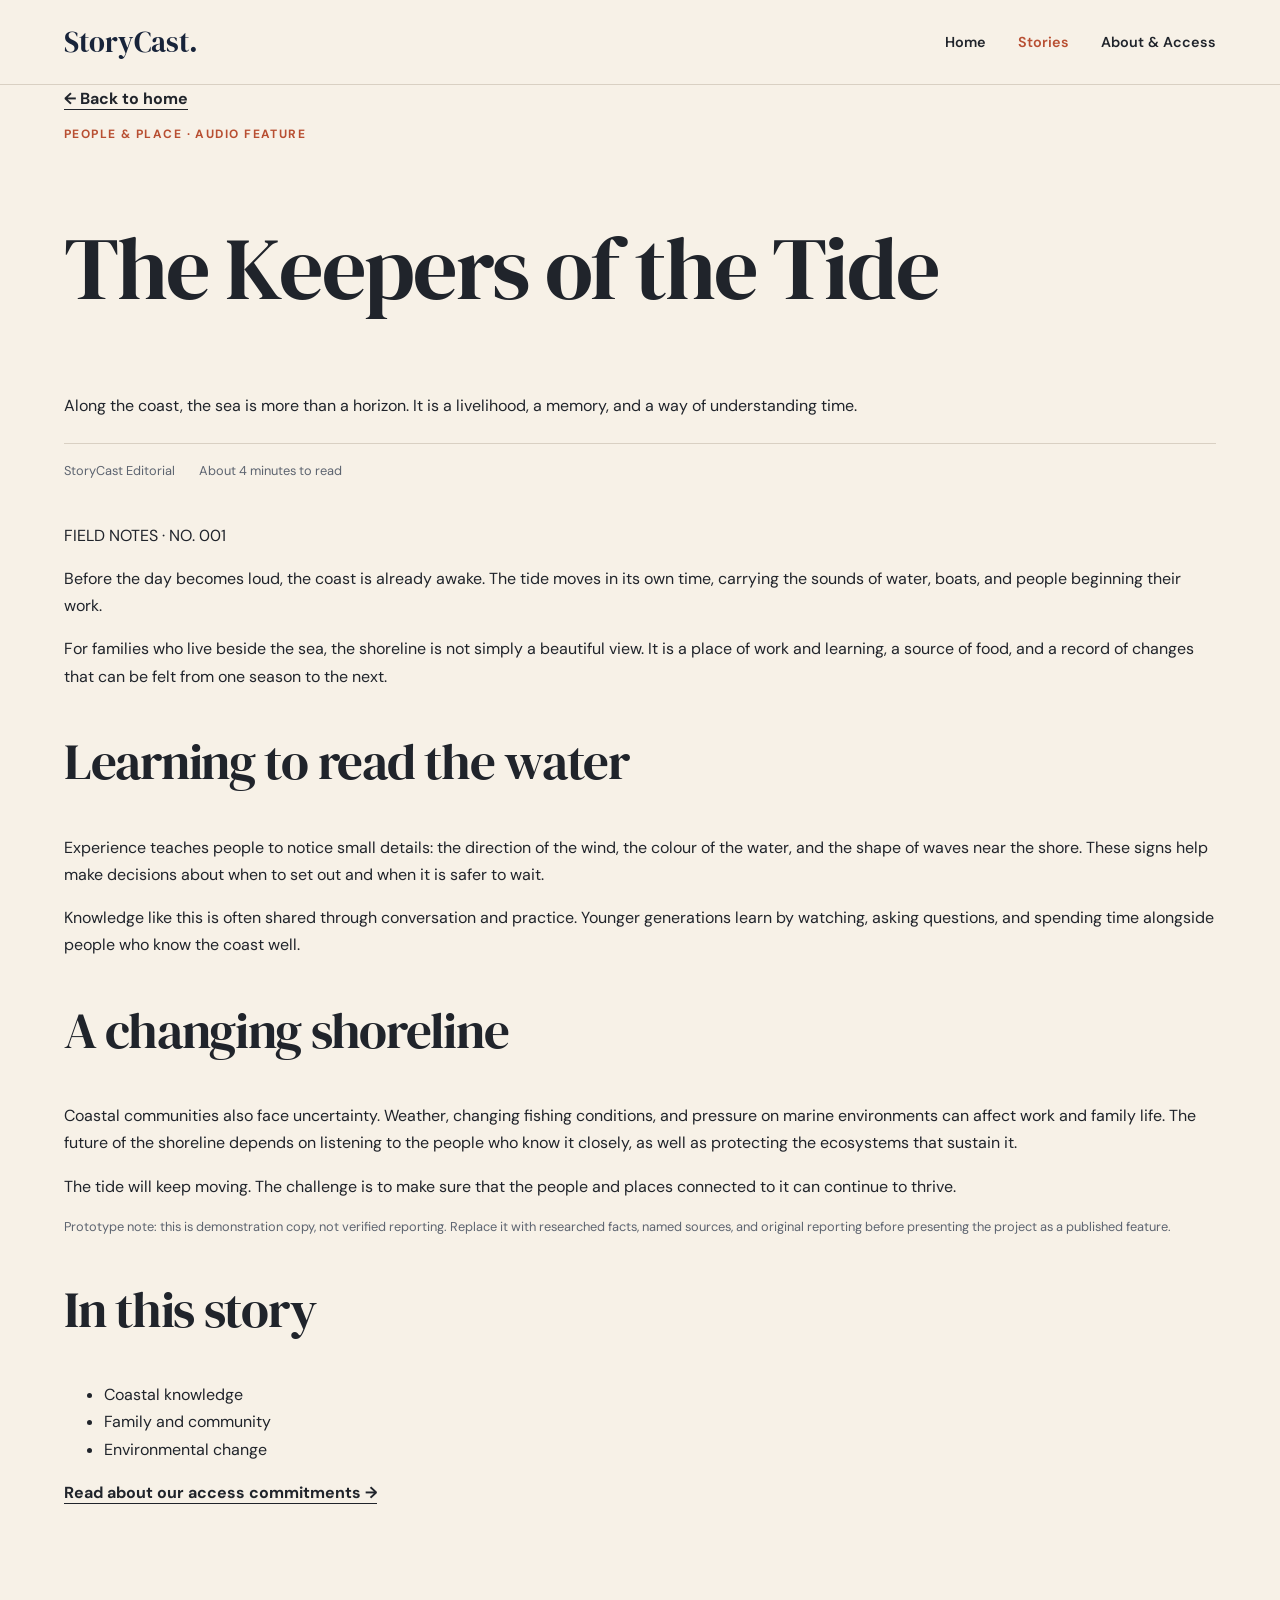
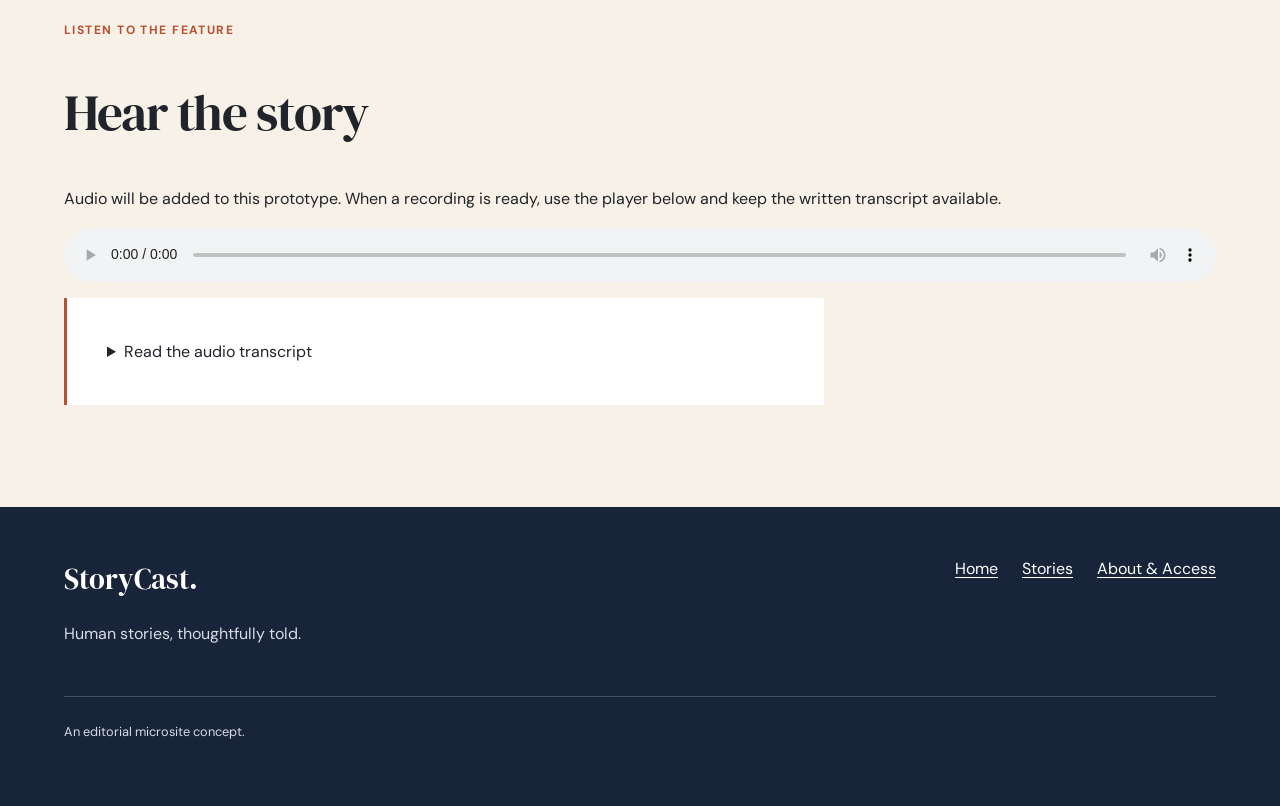
==== story/index.html @ dc456542 "Add story page for "The Keepers of the Tide" with audio and accessibility features" ====
<!DOCTYPE html>
<html lang="en">
<head>
  <meta charset="UTF-8">
  <meta name="viewport" content="width=device-width, initial-scale=1">
  <meta name="description" content="Read The Keepers of the Tide, a StoryCast feature about coastal life, memory, and the sea.">
  <title>The Keepers of the Tide — StoryCast</title>
  <link rel="stylesheet" href="../css/main.css">
</head>
<body>
  <a class="skip-link" href="#main">Skip to main content</a>

  <header class="site-header">
    <nav class="nav container" aria-label="Main navigation">
      <a class="logo" href="../index.html">StoryCast<span aria-hidden="true">.</span></a>
      <div class="nav-links">
        <a href="../index.html">Home</a>
        <a href="index.html" aria-current="page">Stories</a>
        <a href="../about.html">About &amp; Access</a>
      </div>
    </nav>
  </header>

  <main id="main">
    <article class="story-page">
      <header class="story-header container">
        <a class="text-link" href="../index.html">← Back to home</a>
        <p class="eyebrow">People &amp; place · Audio feature</p>
        <h1>The Keepers of the Tide</h1>
        <p class="story-deck">
          Along the coast, the sea is more than a horizon. It is a livelihood,
          a memory, and a way of understanding time.
        </p>
        <div class="story-meta">
          <span>StoryCast Editorial</span>
          <span>About 4 minutes to read</span>
        </div>
      </header>

      <div class="story-art container" role="img" aria-label="Abstract illustration of a setting sun above layered coastal waves">
        <div class="story-art__sun"></div>
        <div class="story-art__wave story-art__wave--back"></div>
        <div class="story-art__wave story-art__wave--middle"></div>
        <div class="story-art__wave story-art__wave--front"></div>
        <span class="story-art__label">FIELD NOTES · NO. 001</span>
      </div>

      <div class="story-body container">
        <div class="story-prose">
          <p class="story-lead">
            Before the day becomes loud, the coast is already awake. The tide
            moves in its own time, carrying the sounds of water, boats, and
            people beginning their work.
          </p>

          <p>
            For families who live beside the sea, the shoreline is not simply
            a beautiful view. It is a place of work and learning, a source of
            food, and a record of changes that can be felt from one season to
            the next.
          </p>

          <h2>Learning to read the water</h2>
          <p>
            Experience teaches people to notice small details: the direction
            of the wind, the colour of the water, and the shape of waves near
            the shore. These signs help make decisions about when to set out
            and when it is safer to wait.
          </p>

          <p>
            Knowledge like this is often shared through conversation and
            practice. Younger generations learn by watching, asking questions,
            and spending time alongside people who know the coast well.
          </p>

          <h2>A changing shoreline</h2>
          <p>
            Coastal communities also face uncertainty. Weather, changing
            fishing conditions, and pressure on marine environments can affect
            work and family life. The future of the shoreline depends on
            listening to the people who know it closely, as well as protecting
            the ecosystems that sustain it.
          </p>

          <p>
            The tide will keep moving. The challenge is to make sure that the
            people and places connected to it can continue to thrive.
          </p>

          <p class="prototype-note">
            Prototype note: this is demonstration copy, not verified reporting.
            Replace it with researched facts, named sources, and original
            reporting before presenting the project as a published feature.
          </p>
        </div>

        <aside class="story-sidebar" aria-label="Story information">
          <h2>In this story</h2>
          <ul>
            <li>Coastal knowledge</li>
            <li>Family and community</li>
            <li>Environmental change</li>
          </ul>
          <a class="text-link" href="../about.html">Read about our access commitments →</a>
        </aside>
      </div>

      <section class="story-audio section" aria-labelledby="audio-heading">
        <div class="container">
          <p class="eyebrow">Listen to the feature</p>
          <h2 id="audio-heading">Hear the story</h2>
          <p>
            Audio will be added to this prototype. When a recording is ready,
            use the player below and keep the written transcript available.
          </p>

          <audio controls preload="none" aria-label="Audio version of The Keepers of the Tide">
            Your browser does not support the audio player. Please use the written story and transcript below.
          </audio>

          <details class="transcript" id="transcript">
            <summary>Read the audio transcript</summary>
            <div class="transcript__content">
              <p>
                Before the day becomes loud, the coast is already awake. The
                tide moves in its own time, carrying the sounds of water,
                boats, and people beginning their work.
              </p>
              <p>
                For families who live beside the sea, the shoreline is a place
                of work and learning, a source of food, and a record of changes
                felt from one season to the next.
              </p>
              <p>
                Experience teaches people to notice the wind, the colour of
                the water, and the shape of waves near the shore. This knowledge
                is shared through conversation and practice.
              </p>
              <p>
                Coastal communities face uncertainty from changing weather,
                fishing conditions, and pressure on marine environments.
                Listening to local knowledge and protecting marine ecosystems
                can help coastal communities thrive.
              </p>
            </div>
          </details>
        </div>
      </section>
    </article>
  </main>

  <footer class="site-footer">
    <div class="container footer-inner">
      <div>
        <a class="logo" href="../index.html">StoryCast<span aria-hidden="true">.</span></a>
        <p>Human stories, thoughtfully told.</p>
      </div>
      <div class="footer-links">
        <a href="../index.html">Home</a>
        <a href="index.html" aria-current="page">Stories</a>
        <a href="../about.html">About &amp; Access</a>
      </div>
      <p class="footer-credit">An editorial microsite concept.</p>
    </div>
  </footer>
</body>
</html>
---- css/main.css ----
@import url("https://fonts.googleapis.com/css2?family=DM+Sans:wght@400;500;600;700&family=DM+Serif+Display&display=swap");
html {
  font-size: 16px;
}

body {
  font-family: "DM Sans", Arial, sans-serif;
  font-size: 1rem;
  line-height: 1.7;
}

h1,
h2,
h3,
h4 {
  font-family: "DM Serif Display", Georgia, serif;
  font-weight: 400;
  line-height: 1.15;
  letter-spacing: -0.025em;
}

h1 {
  font-size: clamp(2.8rem, 7vw, 5.5rem);
}

h2 {
  font-size: clamp(2rem, 4vw, 3.5rem);
}

h3 {
  font-size: clamp(1.4rem, 2.5vw, 2rem);
}

p {
  margin-bottom: 1rem;
}

a {
  text-underline-offset: 0.2em;
}

*,
*::before,
*::after {
  box-sizing: border-box;
}

html {
  scroll-behavior: smooth;
  scroll-padding-top: 6rem;
}

body {
  margin: 0;
  background: #f7f1e7;
  color: #20242b;
}

img,
video {
  display: block;
  max-width: 100%;
}

button,
input,
textarea,
select {
  font: inherit;
}

button,
a {
  -webkit-tap-highlight-color: transparent;
}

a {
  color: inherit;
}

button {
  cursor: pointer;
}

::selection {
  background: #b84f32;
  color: #ffffff;
}

.container {
  width: min(100% - 2 * clamp(1.25rem, 5vw, 4rem), 1200px);
  margin-inline: auto;
}

.section {
  padding-block: clamp(3.5rem, 8vw, 7rem);
}

.section--cream {
  background: #f7f1e7;
}

.section--white {
  background: #ffffff;
}

.section--navy {
  background: #18243a;
  color: #ffffff;
}

.section-heading {
  max-width: 720px;
  margin-bottom: 3rem;
}

.section-heading p {
  max-width: 580px;
  color: #5d6470;
}

.grid {
  display: grid;
  gap: 1.5rem;
}

.grid--two {
  grid-template-columns: repeat(2, minmax(0, 1fr));
}

.grid--three {
  grid-template-columns: repeat(3, minmax(0, 1fr));
}

@media (max-width: 760px) {
  .grid--two,
  .grid--three {
    grid-template-columns: 1fr;
  }
}
.site-header {
  position: relative;
  z-index: 10;
  background: #f7f1e7;
  border-bottom: 1px solid #d9d0c3;
}

.nav {
  display: flex;
  align-items: center;
  justify-content: space-between;
  gap: 2rem;
  min-height: 84px;
}

.logo {
  color: #18243a;
  font-family: "DM Serif Display", Georgia, serif;
  font-size: 1.8rem;
  text-decoration: none;
}

.nav-links {
  display: flex;
  align-items: center;
  gap: 2rem;
}

.nav-links a {
  font-size: 0.9rem;
  font-weight: 600;
  text-decoration: none;
}

.nav-links a:hover,
.nav-links a[aria-current=page] {
  color: #b84f32;
}

.button {
  display: inline-flex;
  align-items: center;
  justify-content: center;
  min-height: 48px;
  padding: 0.75rem 1.25rem;
  border: 2px solid transparent;
  border-radius: 3px;
  background: #b84f32;
  color: #ffffff;
  font-weight: 700;
  text-decoration: none;
  transition: background 160ms ease;
}

.button:hover {
  background: #18243a;
}

.button--outline {
  border-color: #18243a;
  background: transparent;
  color: #18243a;
}

.button--outline:hover {
  background: #18243a;
  color: #ffffff;
}

.card {
  overflow: hidden;
  border: 1px solid #d9d0c3;
  background: #ffffff;
}

.card__content {
  padding: 1.5rem;
}

.card__image {
  width: 100%;
  aspect-ratio: 4/3;
  object-fit: cover;
  background: #eee5d8;
}

.eyebrow {
  color: #b84f32;
  font-size: 0.75rem;
  font-weight: 700;
  letter-spacing: 0.12em;
  text-transform: uppercase;
}

.site-footer {
  padding-block: 3rem;
  background: #18243a;
  color: #ffffff;
}

.site-footer a {
  color: #ffffff;
}

@media (max-width: 640px) {
  .nav {
    align-items: flex-start;
    flex-direction: column;
    justify-content: center;
    gap: 0.75rem;
    padding-block: 1rem;
  }
  .nav-links {
    flex-wrap: wrap;
    gap: 1rem 1.25rem;
  }
}
audio {
  display: block;
  width: 100%;
  margin-block: 1rem;
}

.transcript {
  max-width: 760px;
  padding: clamp(1.25rem, 4vw, 2.5rem);
  border-left: 3px solid #b84f32;
  background: #ffffff;
}

.transcript p {
  margin-bottom: 1.5rem;
}

.page-intro {
  max-width: 720px;
  font-size: clamp(1.1rem, 2vw, 1.35rem);
  line-height: 1.8;
}

.about-copy {
  max-width: 760px;
  font-size: 1.1rem;
}

.section--navy .eyebrow {
  color: #f0ad91;
}

.feature-card {
  height: 100%;
}

.feature-number {
  display: inline-block;
  margin-bottom: 1.5rem;
  color: #b84f32;
  font-size: 0.8rem;
  font-weight: 700;
  letter-spacing: 0.12em;
}

.feature-card h3 {
  margin-top: 0;
}

.feature-card p {
  color: #5d6470;
}

/* StoryCast editorial homepage */
.hero {
  overflow: hidden;
  background: #f7f1e7;
}

.hero__inner {
  display: grid;
  grid-template-columns: 1.05fr 0.95fr;
  align-items: center;
  gap: clamp(2.5rem, 6vw, 6rem);
  padding-block: clamp(4rem, 9vw, 8rem);
}

.hero__copy {
  max-width: 650px;
}

.hero h1 {
  max-width: 650px;
  margin-block: 1.5rem;
  color: #18243a;
}

.hero h1 em {
  color: #b84f32;
  font-weight: 400;
}

.hero__description {
  max-width: 530px;
  color: #5d6470;
  font-size: clamp(1.05rem, 1.7vw, 1.2rem);
}

.hero__actions {
  display: flex;
  flex-wrap: wrap;
  align-items: center;
  gap: 1.5rem;
  margin-top: 2rem;
}

.hero__note {
  margin-top: 2rem;
  color: #5d6470;
  font-size: 0.8rem;
}

.text-link {
  display: inline-flex;
  align-items: center;
  gap: 0.5rem;
  font-weight: 700;
  text-decoration-thickness: 1px;
  text-underline-offset: 5px;
}

.text-link:hover {
  color: #b84f32;
}

.hero-art {
  position: relative;
  min-height: 430px;
  overflow: hidden;
  isolation: isolate;
  background: #18243a;
}

.hero-art__sun {
  position: absolute;
  top: 14%;
  left: 48%;
  width: clamp(110px, 16vw, 190px);
  aspect-ratio: 1;
  transform: translateX(-50%);
  border-radius: 50%;
  background: #d9855f;
}

.hero-art__label {
  position: absolute;
  top: 2rem;
  left: 2rem;
  z-index: 4;
  color: #f7f1e7;
  font-size: 0.7rem;
  letter-spacing: 0.15em;
}

.hero-art__wave {
  position: absolute;
  right: -20%;
  bottom: -25%;
  left: -20%;
  height: 65%;
  border-radius: 50% 50% 0 0/20% 20% 0 0;
}

.hero-art__wave--back {
  bottom: 5%;
  transform: rotate(-10deg);
  background: #b84f32;
}

.hero-art__wave--middle {
  bottom: -9%;
  transform: rotate(8deg);
  background: #d9855f;
}

.hero-art__wave--front {
  bottom: -30%;
  transform: rotate(-5deg);
  background: #314c65;
}

.hero-art__index {
  position: absolute;
  right: 1.5rem;
  bottom: 1.5rem;
  z-index: 4;
  color: #fff;
  font-size: 0.7rem;
  letter-spacing: 0.12em;
}

.hero__bottom {
  border-top: 1px solid #d9d0c3;
  border-bottom: 1px solid #d9d0c3;
}

.hero__bottom-inner {
  display: flex;
  flex-wrap: wrap;
  justify-content: space-between;
  gap: 1rem;
  padding-block: 1.2rem;
  color: #5d6470;
  font-size: 0.7rem;
  font-weight: 700;
  letter-spacing: 0.1em;
}

.hero__bottom-inner span:nth-child(even) {
  color: #b84f32;
}

.featured-section {
  background: #fff;
}

.section-topline {
  display: flex;
  align-items: end;
  justify-content: space-between;
  gap: 2rem;
  margin-bottom: 2.5rem;
}

.section-topline h2 {
  max-width: 700px;
  margin-bottom: 0;
}

.section-index {
  flex-shrink: 0;
  padding-bottom: 0.5rem;
  color: #5d6470;
  font-size: 0.7rem;
  letter-spacing: 0.1em;
}

.featured-card {
  display: grid;
  grid-template-columns: 1fr 1fr;
  border: 1px solid #d9d0c3;
  background: #f7f1e7;
}

.featured-card__art {
  position: relative;
  min-height: 390px;
  overflow: hidden;
  isolation: isolate;
  background: #e6c5a6;
}

.featured-card__art-label {
  position: absolute;
  top: 1.5rem;
  left: 1.5rem;
  z-index: 3;
  color: #18243a;
  font-size: 0.7rem;
  font-weight: 700;
  letter-spacing: 0.12em;
  line-height: 1.8;
}

.featured-card__sun {
  position: absolute;
  top: 15%;
  right: 18%;
  width: 120px;
  aspect-ratio: 1;
  border-radius: 50%;
  background: #b84f32;
}

.featured-card__coast {
  position: absolute;
  right: -15%;
  bottom: 25%;
  left: -15%;
  height: 38%;
  transform: rotate(-8deg);
  border-radius: 50% 50% 0 0;
  background: #18243a;
}

.featured-card__water {
  position: absolute;
  right: -15%;
  bottom: -18%;
  left: -15%;
  height: 48%;
  transform: rotate(5deg);
  border-radius: 50% 50% 0 0;
  background: #496b7c;
}

.featured-card__content {
  align-self: center;
  padding: clamp(1.5rem, 4vw, 3.5rem);
}

.featured-card__content h3 {
  margin-block: 1rem;
  font-size: clamp(2rem, 4vw, 3.2rem);
}

.featured-card__summary {
  color: #5d6470;
}

.story-meta {
  display: flex;
  flex-wrap: wrap;
  gap: 0.5rem 1.5rem;
  margin-block: 1.5rem;
  padding-block: 1rem;
  border-top: 1px solid #d9d0c3;
  color: #5d6470;
  font-size: 0.8rem;
}

.prototype-note {
  margin-top: 1rem;
  color: #5d6470;
  font-size: 0.8rem;
}

.values-section {
  background: #eee5d8;
}

.values-layout {
  display: grid;
  grid-template-columns: 1fr 0.7fr;
  gap: clamp(2rem, 8vw, 8rem);
  align-items: start;
}

.values-layout h2 {
  max-width: 650px;
}

.values-copy {
  padding-top: 2rem;
  color: #5d6470;
}

.values-copy .text-link {
  margin-top: 1rem;
  color: #18243a;
}

.access-section {
  background: #f7f1e7;
}

.access-panel {
  display: grid;
  grid-template-columns: 1fr 0.85fr;
  gap: clamp(2.5rem, 8vw, 7rem);
  padding: clamp(2rem, 6vw, 5rem);
  background: #18243a;
  color: #fff;
}

.access-panel__intro h2 {
  max-width: 600px;
}

.access-panel__intro > p:not(.eyebrow) {
  max-width: 500px;
  color: #d8dce3;
}

.access-panel .eyebrow {
  color: #f0ad91;
}

.button--light {
  margin-top: 1rem;
  background: #f7f1e7;
  color: #18243a;
}

.button--light:hover {
  background: #d9855f;
  color: #18243a;
}

.access-list {
  align-self: center;
}

.access-item {
  display: grid;
  grid-template-columns: 2.5rem 1fr;
  gap: 1rem;
  padding-block: 1.5rem;
  border-bottom: 1px solid #465064;
}

.access-item:first-child {
  border-top: 1px solid #465064;
}

.access-item__number {
  color: #f0ad91;
  font-size: 0.8rem;
  font-weight: 700;
}

.access-item h3 {
  margin: 0 0 0.4rem;
  font-family: "DM Sans", Arial, sans-serif;
  font-size: 1rem;
  font-weight: 700;
  letter-spacing: 0;
}

.access-item p {
  margin: 0;
  color: #d8dce3;
  font-size: 0.9rem;
}

.footer-inner {
  display: grid;
  grid-template-columns: 1fr auto;
  gap: 1rem 2rem;
  align-items: start;
}

.footer-inner > div:first-child p {
  color: #d8dce3;
}

.footer-links {
  display: flex;
  flex-wrap: wrap;
  gap: 1rem 1.5rem;
}

.footer-credit {
  grid-column: 1/-1;
  margin-top: 1rem;
  padding-top: 1.5rem;
  border-top: 1px solid #465064;
  color: #d8dce3;
  font-size: 0.8rem;
}

@media (max-width: 850px) {
  .hero__inner,
  .values-layout,
  .access-panel {
    grid-template-columns: 1fr;
  }
  .hero__inner {
    gap: 3rem;
  }
  .hero-art {
    min-height: 360px;
  }
  .featured-card {
    grid-template-columns: 1fr;
  }
  .featured-card__art {
    min-height: 320px;
  }
  .values-copy {
    padding-top: 0;
  }
  .access-panel {
    gap: 2rem;
  }
}
@media (max-width: 560px) {
  .hero__inner {
    padding-block: 3.5rem;
  }
  .hero-art {
    min-height: 290px;
  }
  .hero__bottom-inner {
    justify-content: flex-start;
  }
  .hero__bottom-inner span:nth-child(even) {
    display: none;
  }
  .section-topline {
    display: block;
  }
  .section-index {
    display: inline-block;
    margin-top: 1rem;
  }
  .featured-card__art {
    min-height: 270px;
  }
  .featured-card__content {
    padding: 1.5rem;
  }
  .access-panel {
    padding: 1.5rem;
  }
  .footer-inner {
    grid-template-columns: 1fr;
  }
  .footer-credit {
    grid-column: auto;
  }
}
.skip-link {
  position: absolute;
  top: 0.5rem;
  left: 0.5rem;
  z-index: 100;
  padding: 0.75rem 1rem;
  transform: translateY(-200%);
  background: #ffffff;
  color: #18243a;
  border: 2px solid #18243a;
  font-weight: 700;
}

.skip-link:focus {
  transform: translateY(0);
}

:focus-visible {
  outline: 3px solid #b84f32;
  outline-offset: 4px;
}

.visually-hidden {
  position: absolute;
  width: 1px;
  height: 1px;
  padding: 0;
  margin: -1px;
  overflow: hidden;
  clip: rect(0, 0, 0, 0);
  white-space: nowrap;
  border: 0;
}

@media (prefers-reduced-motion: reduce) {
  *,
  *::before,
  *::after {
    scroll-behavior: auto !important;
    animation-duration: 0.01ms !important;
    animation-iteration-count: 1 !important;
    transition-duration: 0.01ms !important;
  }
}

/*# sourceMappingURL=main.css.map */
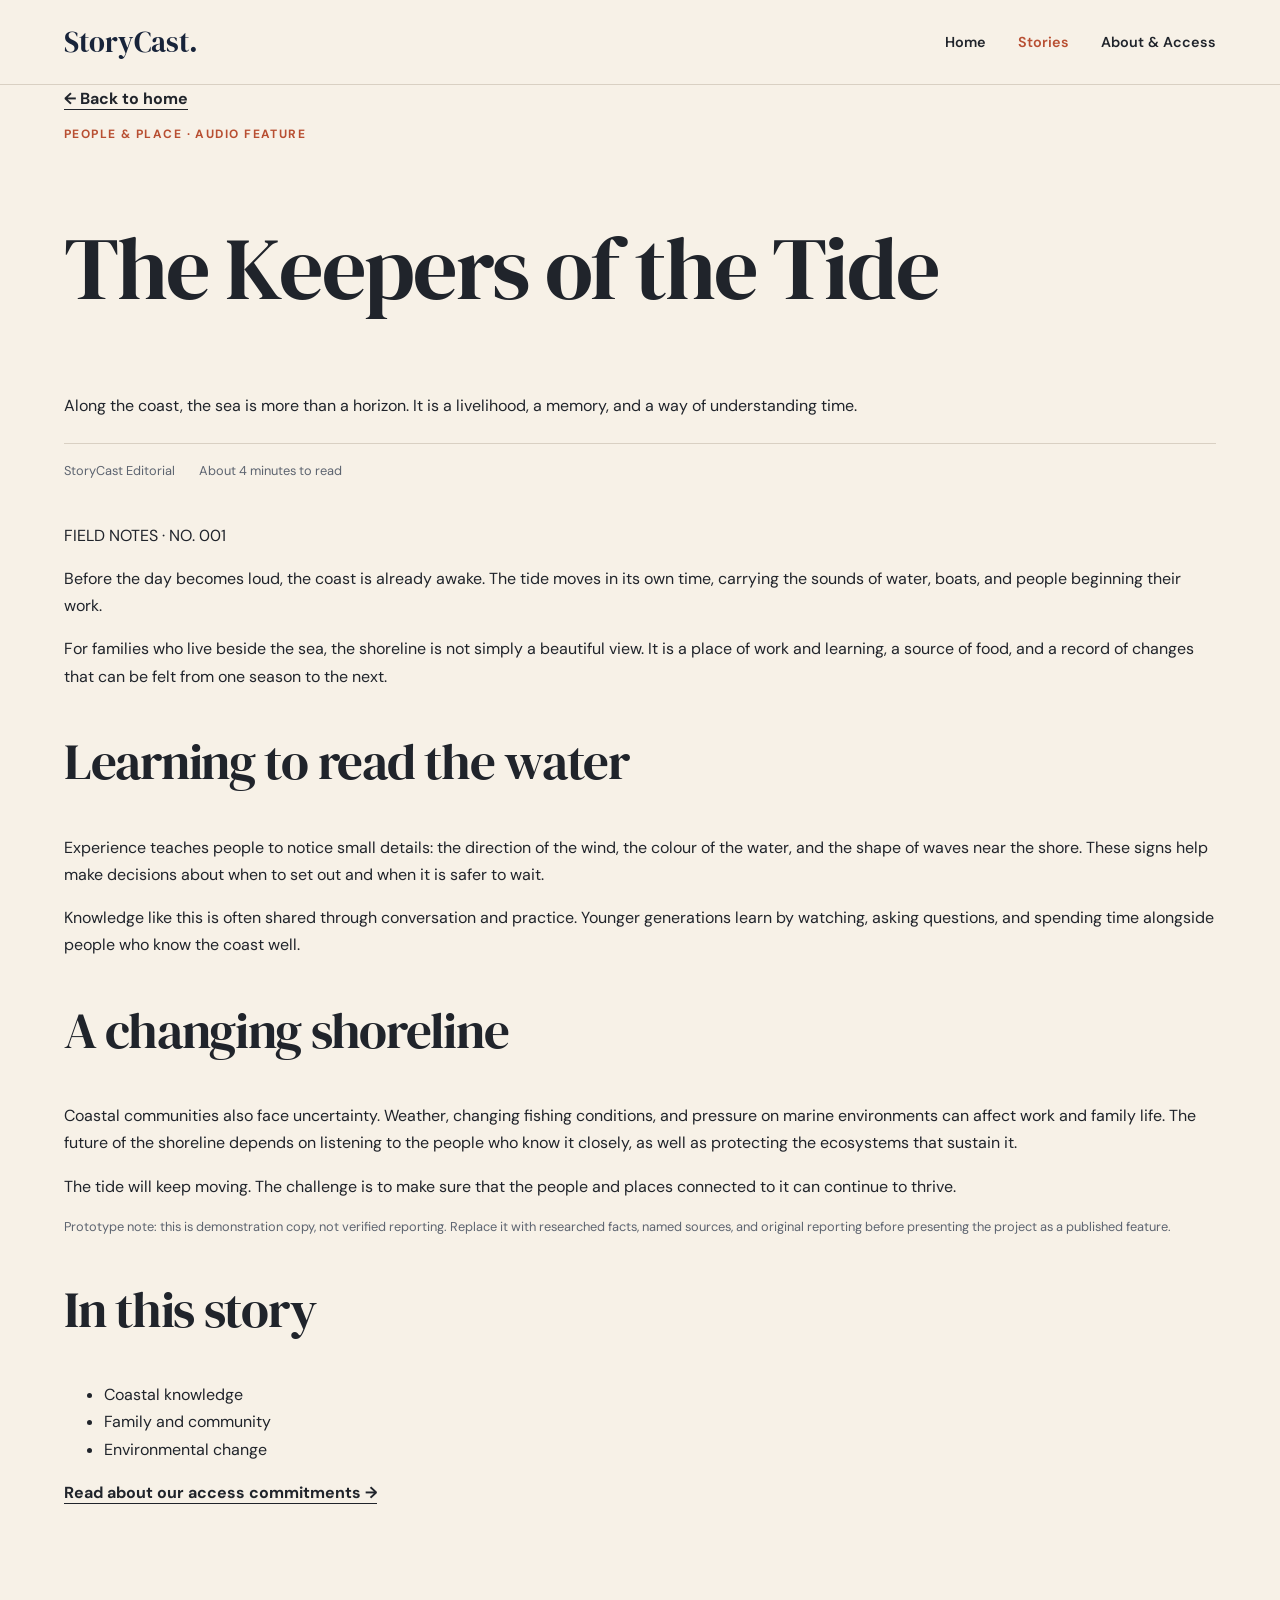
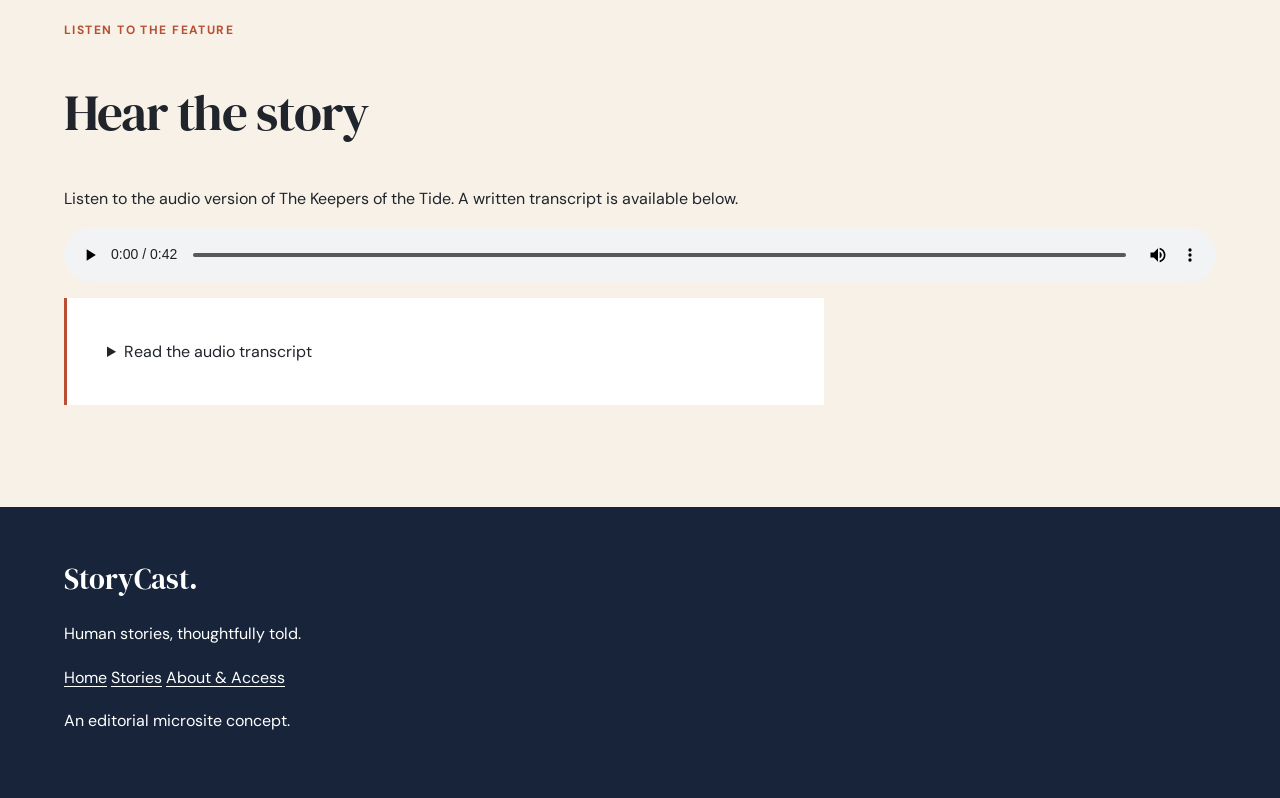
==== commit fb061500: "Refactor code structure for improved readability and maintainability" ====
--- a/story/index.html
+++ b/story/index.html
@@ -1,3 +1,4 @@
+
 <!DOCTYPE html>
 <html lang="en">
 <head>
@@ -38,11 +39,11 @@
       </header>
 
       <div class="story-art container" role="img" aria-label="Abstract illustration of a setting sun above layered coastal waves">
-        <div class="story-art__sun"></div>
-        <div class="story-art__wave story-art__wave--back"></div>
-        <div class="story-art__wave story-art__wave--middle"></div>
-        <div class="story-art__wave story-art__wave--front"></div>
-        <span class="story-art__label">FIELD NOTES · NO. 001</span>
+        <div class="story-art__sun" aria-hidden="true"></div>
+        <div class="story-art__wave story-art__wave--back" aria-hidden="true"></div>
+        <div class="story-art__wave story-art__wave--middle" aria-hidden="true"></div>
+        <div class="story-art__wave story-art__wave--front" aria-hidden="true"></div>
+        <span class="story-art__label" aria-hidden="true">FIELD NOTES · NO. 001</span>
       </div>
 
       <div class="story-body container">
@@ -111,37 +112,54 @@
           <p class="eyebrow">Listen to the feature</p>
           <h2 id="audio-heading">Hear the story</h2>
           <p>
-            Audio will be added to this prototype. When a recording is ready,
-            use the player below and keep the written transcript available.
+            Listen to the audio version of The Keepers of the Tide.
+            A written transcript is available below.
           </p>
 
-          <audio controls preload="none" aria-label="Audio version of The Keepers of the Tide">
-            Your browser does not support the audio player. Please use the written story and transcript below.
+          <audio controls preload="metadata"
+                 aria-label="Audio narration of The Keepers of the Tide">
+            <source
+              src="../assets/audio/ttsmaker-file-2026-10-17-15-6-0.mp3"
+              type="audio/mpeg">
+            Your browser does not support audio playback.
+            Please read the transcript below.
           </audio>
 
           <details class="transcript" id="transcript">
             <summary>Read the audio transcript</summary>
             <div class="transcript__content">
               <p>
-                Before the day becomes loud, the coast is already awake. The
-                tide moves in its own time, carrying the sounds of water,
-                boats, and people beginning their work.
+                Before the day begins, the coast is already awake.
               </p>
+
               <p>
-                For families who live beside the sea, the shoreline is a place
-                of work and learning, a source of food, and a record of changes
-                felt from one season to the next.
+                For families who live beside the sea, the shoreline is more
+                than a beautiful view. It is a source of food, work, and
+                knowledge passed from one generation to the next.
               </p>
+
               <p>
-                Experience teaches people to notice the wind, the colour of
-                the water, and the shape of waves near the shore. This knowledge
-                is shared through conversation and practice.
+                People learn to read the water by watching the wind, the
+                waves, and the changing seasons.
               </p>
+
               <p>
-                Coastal communities face uncertainty from changing weather,
-                fishing conditions, and pressure on marine environments.
-                Listening to local knowledge and protecting marine ecosystems
-                can help coastal communities thrive.
+                But coastal communities face challenges, from changing weather
+                to pressure on marine environments.
+              </p>
+
+              <p>
+                Protecting the shoreline means listening to the people who
+                know it best and caring for the ecosystems that sustain them.
+              </p>
+
+              <p>
+                The tide will keep moving. Our challenge is to make sure these
+                communities can continue to thrive.
+              </p>
+
+              <p>
+                This is The Keepers of the Tide, a StoryCast feature.
               </p>
             </div>
           </details>
@@ -165,4 +183,4 @@
     </div>
   </footer>
 </body>
-</html>+</html>
--- a/css/main.css
+++ b/css/main.css
@@ -272,6 +272,7 @@
   margin-bottom: 1.5rem;
 }
 
+/* About page */
 .page-intro {
   max-width: 720px;
   font-size: clamp(1.1rem, 2vw, 1.35rem);
@@ -487,6 +488,8 @@
   grid-template-columns: 1fr 1fr;
   border: 1px solid #d9d0c3;
   background: #f7f1e7;
+  container-type: inline-size;
+  container-name: featured;
 }
 
 .featured-card__art {
@@ -555,6 +558,17 @@
   color: #5d6470;
 }
 
+@container featured (max-width: 600px) {
+  .featured-card {
+    grid-template-columns: 1fr;
+  }
+  .featured-card__art {
+    min-height: 280px;
+  }
+  .featured-card__content {
+    padding: 1.5rem;
+  }
+}
 .story-meta {
   display: flex;
   flex-wrap: wrap;
@@ -629,134 +643,6 @@
   color: #18243a;
 }
 
-.button--light:hover {
-  background: #d9855f;
-  color: #18243a;
-}
-
-.access-list {
-  align-self: center;
-}
-
-.access-item {
-  display: grid;
-  grid-template-columns: 2.5rem 1fr;
-  gap: 1rem;
-  padding-block: 1.5rem;
-  border-bottom: 1px solid #465064;
-}
-
-.access-item:first-child {
-  border-top: 1px solid #465064;
-}
-
-.access-item__number {
-  color: #f0ad91;
-  font-size: 0.8rem;
-  font-weight: 700;
-}
-
-.access-item h3 {
-  margin: 0 0 0.4rem;
-  font-family: "DM Sans", Arial, sans-serif;
-  font-size: 1rem;
-  font-weight: 700;
-  letter-spacing: 0;
-}
-
-.access-item p {
-  margin: 0;
-  color: #d8dce3;
-  font-size: 0.9rem;
-}
-
-.footer-inner {
-  display: grid;
-  grid-template-columns: 1fr auto;
-  gap: 1rem 2rem;
-  align-items: start;
-}
-
-.footer-inner > div:first-child p {
-  color: #d8dce3;
-}
-
-.footer-links {
-  display: flex;
-  flex-wrap: wrap;
-  gap: 1rem 1.5rem;
-}
-
-.footer-credit {
-  grid-column: 1/-1;
-  margin-top: 1rem;
-  padding-top: 1.5rem;
-  border-top: 1px solid #465064;
-  color: #d8dce3;
-  font-size: 0.8rem;
-}
-
-@media (max-width: 850px) {
-  .hero__inner,
-  .values-layout,
-  .access-panel {
-    grid-template-columns: 1fr;
-  }
-  .hero__inner {
-    gap: 3rem;
-  }
-  .hero-art {
-    min-height: 360px;
-  }
-  .featured-card {
-    grid-template-columns: 1fr;
-  }
-  .featured-card__art {
-    min-height: 320px;
-  }
-  .values-copy {
-    padding-top: 0;
-  }
-  .access-panel {
-    gap: 2rem;
-  }
-}
-@media (max-width: 560px) {
-  .hero__inner {
-    padding-block: 3.5rem;
-  }
-  .hero-art {
-    min-height: 290px;
-  }
-  .hero__bottom-inner {
-    justify-content: flex-start;
-  }
-  .hero__bottom-inner span:nth-child(even) {
-    display: none;
-  }
-  .section-topline {
-    display: block;
-  }
-  .section-index {
-    display: inline-block;
-    margin-top: 1rem;
-  }
-  .featured-card__art {
-    min-height: 270px;
-  }
-  .featured-card__content {
-    padding: 1.5rem;
-  }
-  .access-panel {
-    padding: 1.5rem;
-  }
-  .footer-inner {
-    grid-template-columns: 1fr;
-  }
-  .footer-credit {
-    grid-column: auto;
-  }
-}
 .skip-link {
   position: absolute;
   top: 0.5rem;
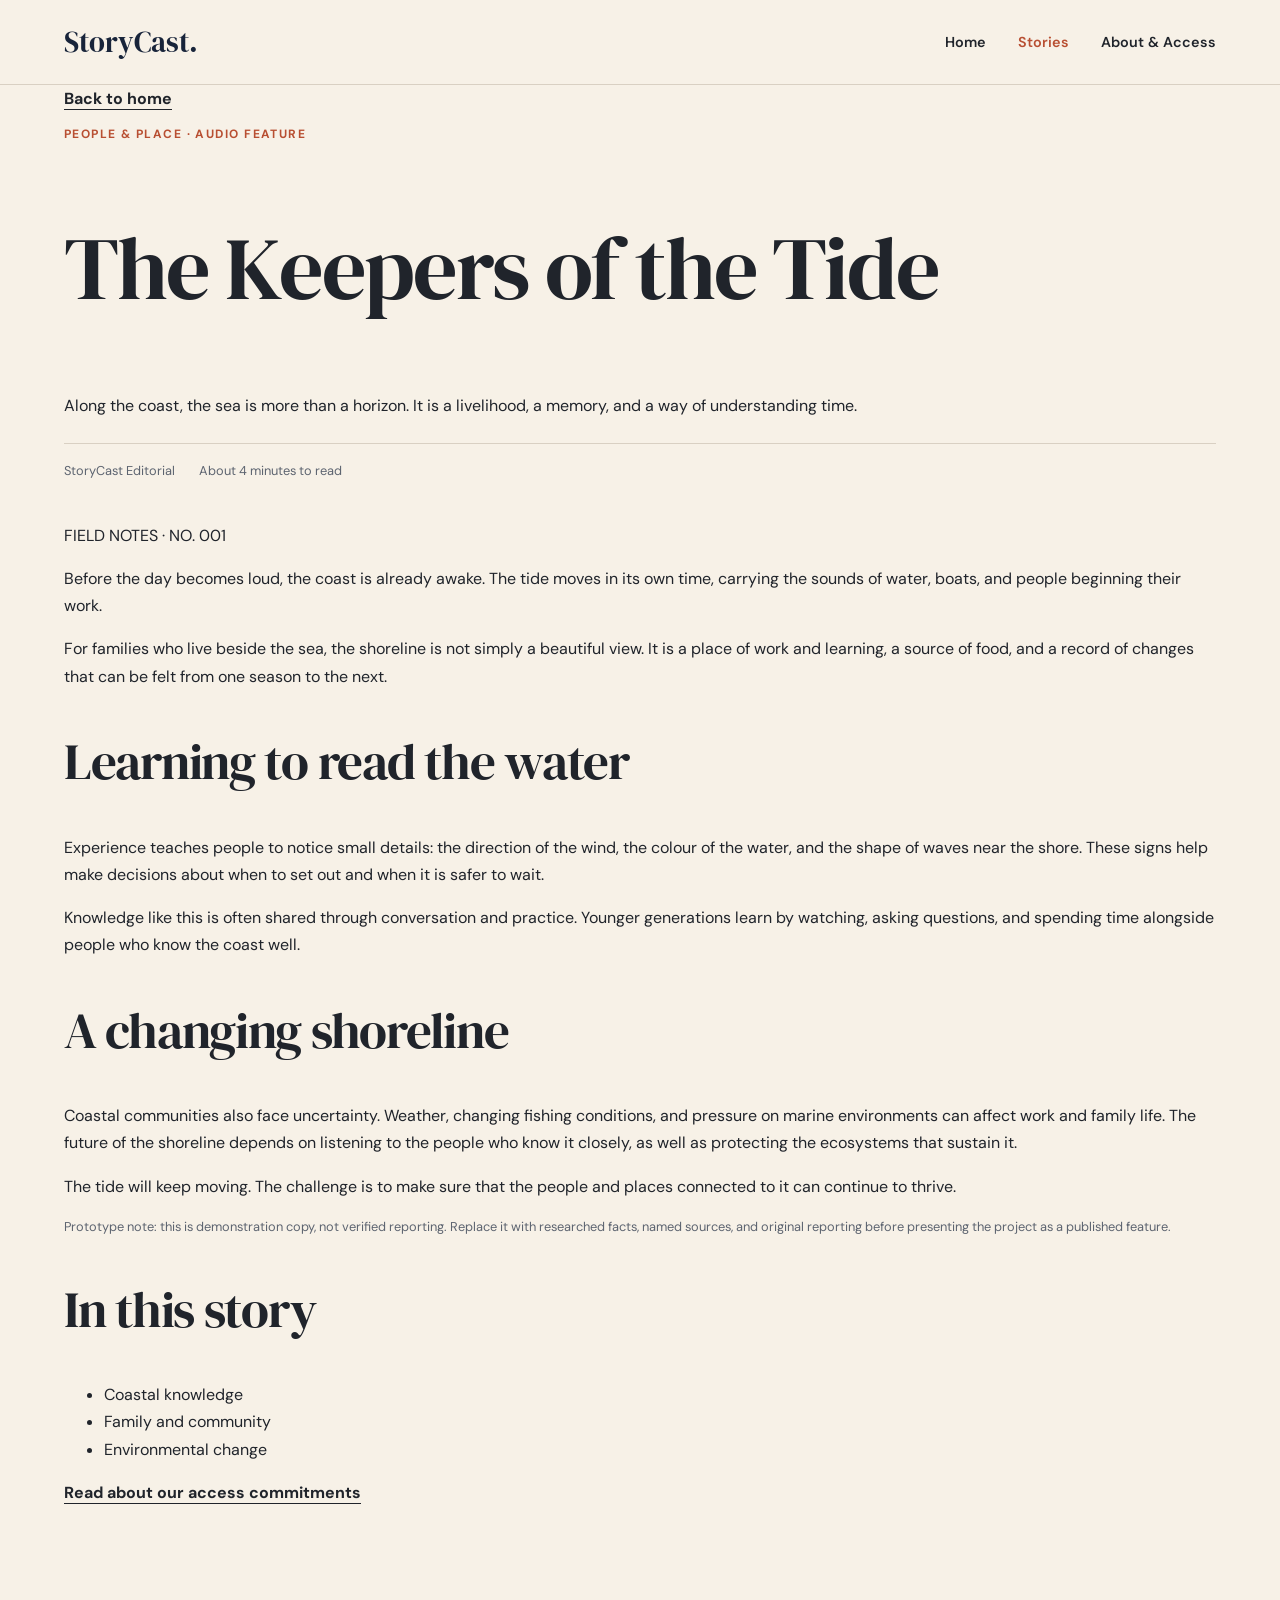
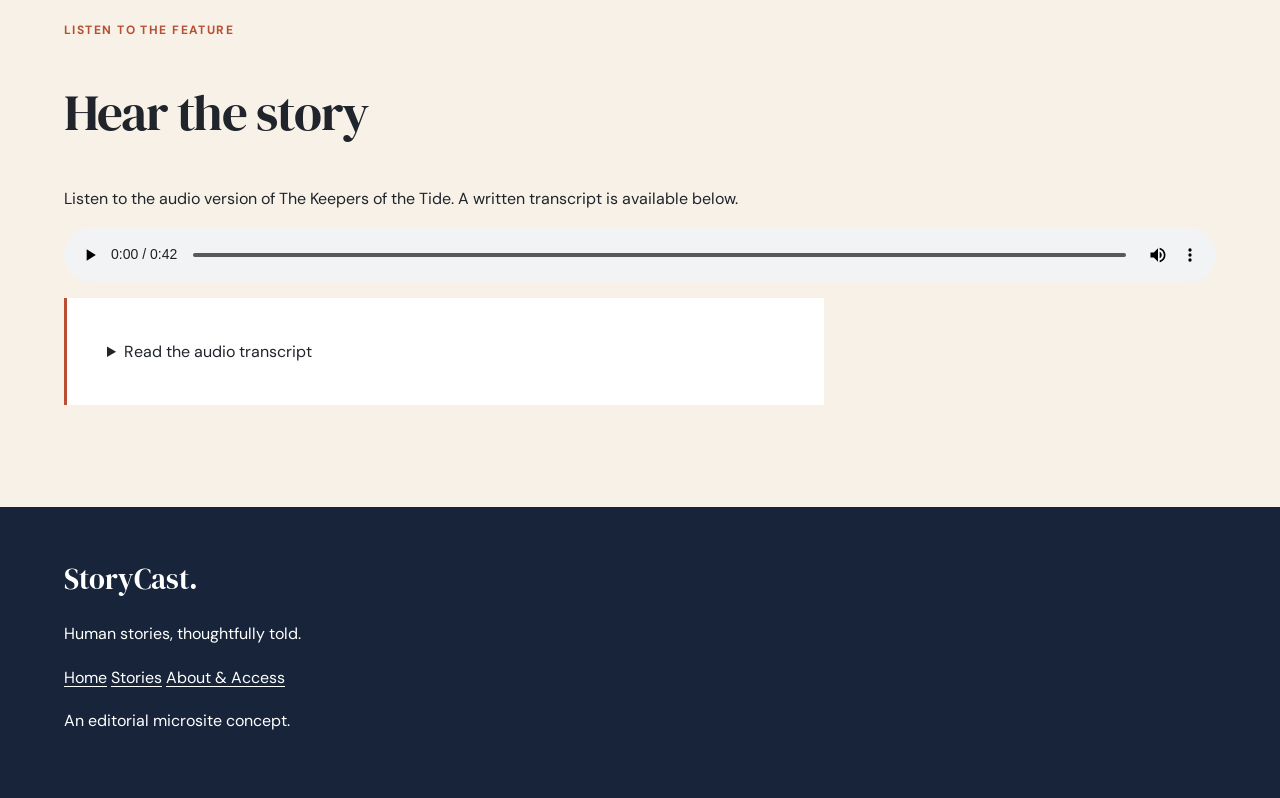
==== commit f2ea6b97: "Enhance accessibility by adding tabindex to main and removing unnecessary aria-hidden spans" ====
--- a/story/index.html
+++ b/story/index.html
@@ -25,7 +25,7 @@
   <main id="main">
     <article class="story-page">
       <header class="story-header container">
-        <a class="text-link" href="../index.html">← Back to home</a>
+        <a class="text-link" href="../index.html">Back to home</a>
         <p class="eyebrow">People &amp; place · Audio feature</p>
         <h1>The Keepers of the Tide</h1>
         <p class="story-deck">
@@ -103,7 +103,7 @@
             <li>Family and community</li>
             <li>Environmental change</li>
           </ul>
-          <a class="text-link" href="../about.html">Read about our access commitments →</a>
+          <a class="text-link" href="../about.html">Read about our access commitments</a>
         </aside>
       </div>
 
